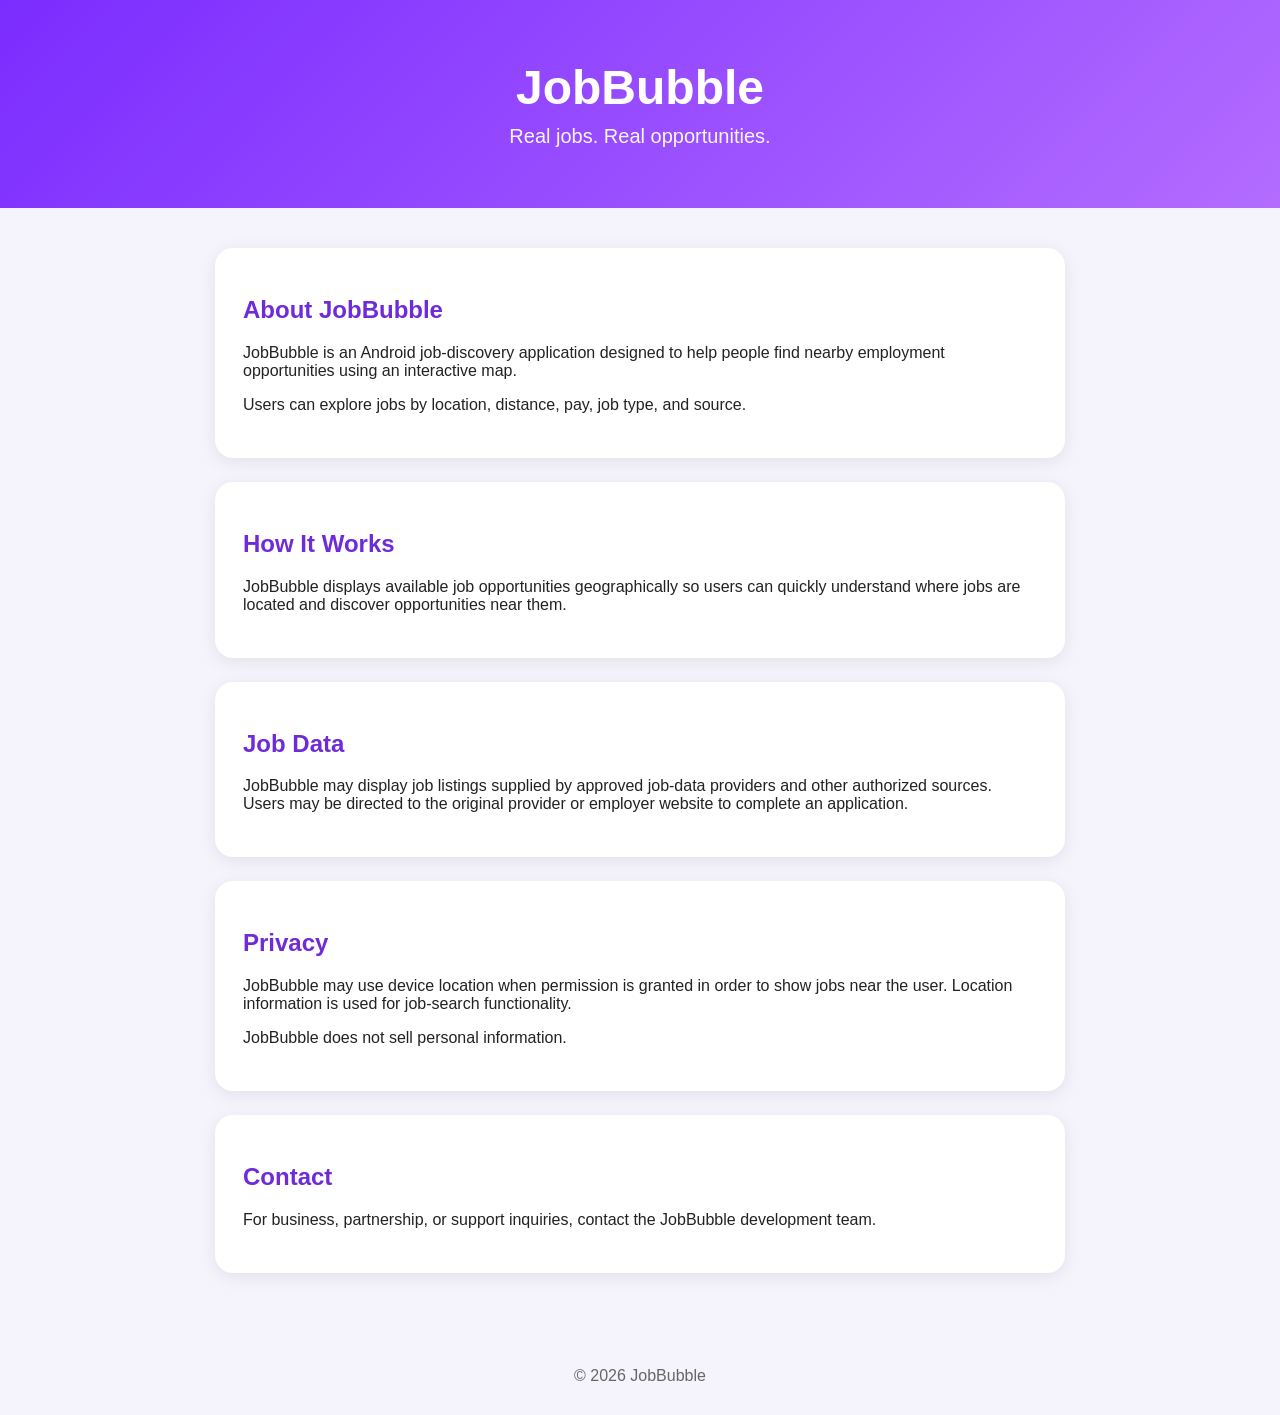
==== index.html @ f1a684e4 "Rename Index.html to index.html" ====
<!DOCTYPE html>
<html lang="en">
<head>
  <meta charset="UTF-8" />
  <meta name="viewport" content="width=device-width, initial-scale=1.0" />
  <title>JobBubble</title>
  <style>
    body {
      margin: 0;
      font-family: Arial, sans-serif;
      background: #f5f3fb;
      color: #222;
    }

    header {
      padding: 60px 20px;
      text-align: center;
      background: linear-gradient(135deg, #7b2cff, #b36cff);
      color: white;
    }

    h1 {
      font-size: 48px;
      margin: 0 0 10px;
    }

    .tagline {
      font-size: 20px;
      opacity: 0.95;
    }

    main {
      max-width: 850px;
      margin: auto;
      padding: 40px 20px;
    }

    section {
      background: white;
      padding: 28px;
      margin-bottom: 24px;
      border-radius: 18px;
      box-shadow: 0 4px 18px rgba(0,0,0,0.08);
    }

    h2 {
      color: #6f2bd8;
    }

    footer {
      text-align: center;
      padding: 30px;
      color: #666;
    }
  </style>
</head>
<body>

<header>
  <h1>JobBubble</h1>
  <div class="tagline">Real jobs. Real opportunities.</div>
</header>

<main>

  <section>
    <h2>About JobBubble</h2>
    <p>
      JobBubble is an Android job-discovery application designed to help
      people find nearby employment opportunities using an interactive map.
    </p>
    <p>
      Users can explore jobs by location, distance, pay, job type, and source.
    </p>
  </section>

  <section>
    <h2>How It Works</h2>
    <p>
      JobBubble displays available job opportunities geographically so users
      can quickly understand where jobs are located and discover opportunities
      near them.
    </p>
  </section>

  <section>
    <h2>Job Data</h2>
    <p>
      JobBubble may display job listings supplied by approved job-data
      providers and other authorized sources. Users may be directed to the
      original provider or employer website to complete an application.
    </p>
  </section>

  <section>
    <h2>Privacy</h2>
    <p>
      JobBubble may use device location when permission is granted in order to
      show jobs near the user. Location information is used for job-search
      functionality.
    </p>
    <p>
      JobBubble does not sell personal information.
    </p>
  </section>

  <section>
    <h2>Contact</h2>
    <p>
      For business, partnership, or support inquiries, contact the JobBubble
      development team.
    </p>
  </section>

</main>

<footer>
  © 2026 JobBubble
</footer>

</body>
</html>
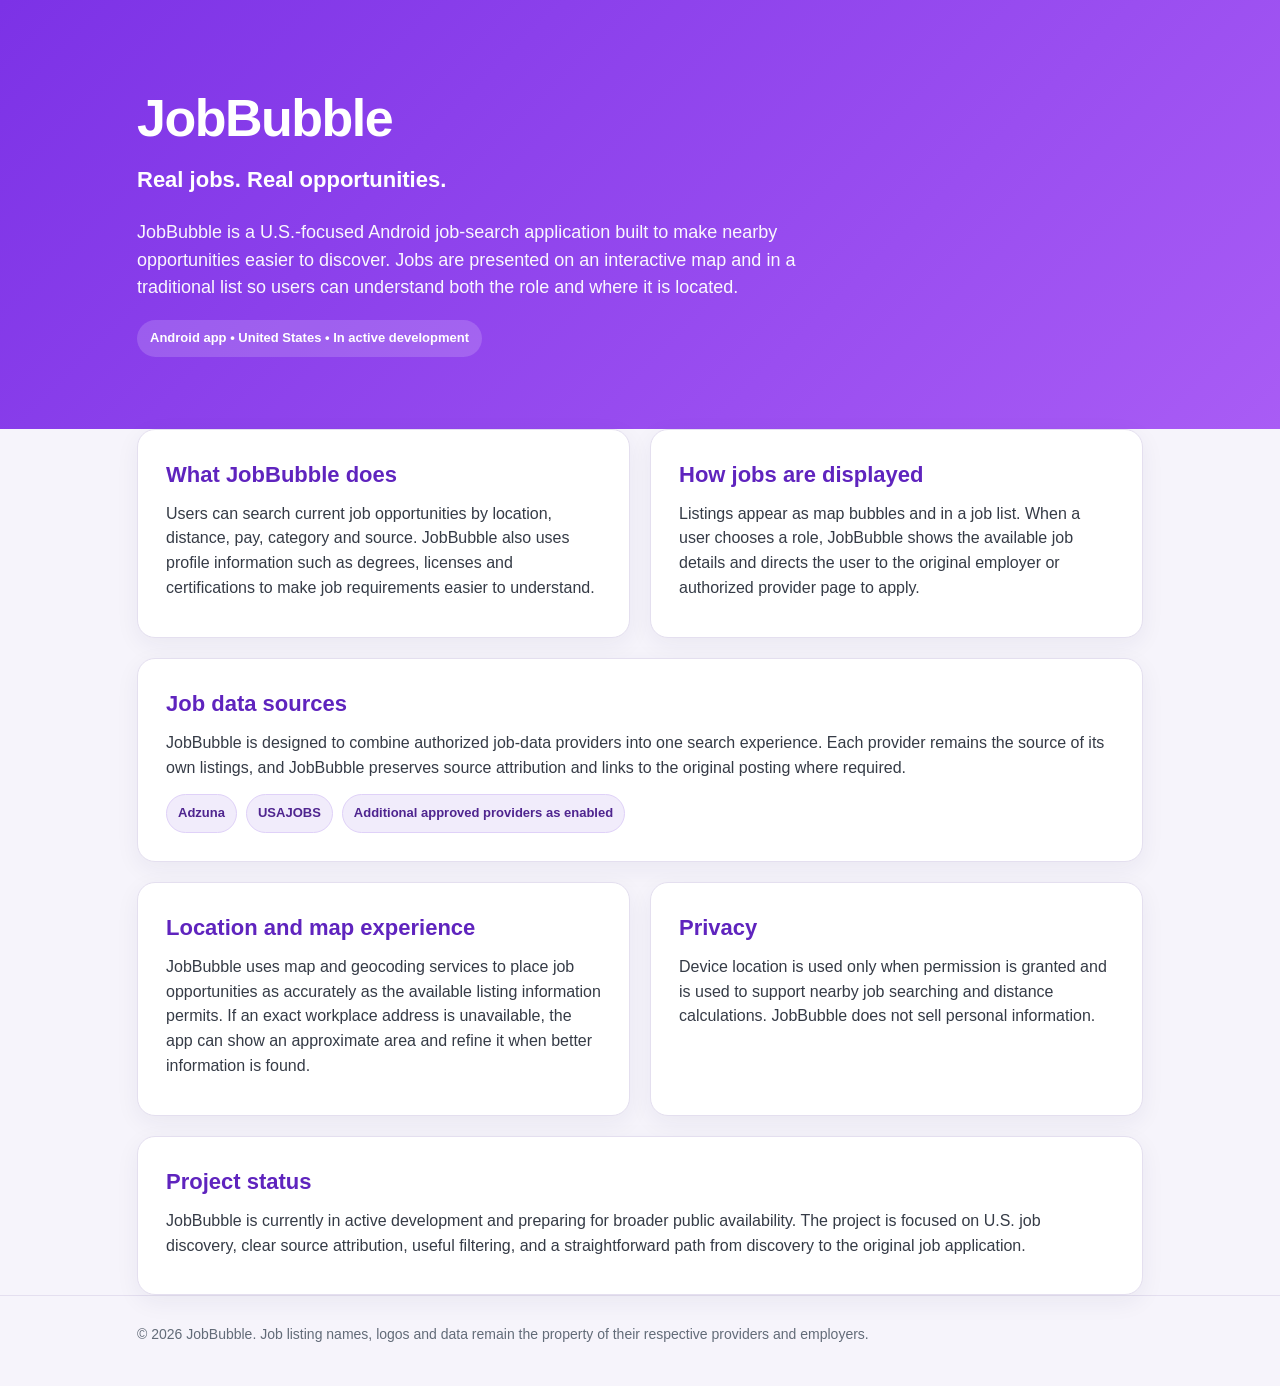
==== commit cabb17f8: "Refresh JobBubble public website for publisher verification" ====
--- a/index.html
+++ b/index.html
@@ -3,120 +3,85 @@
 <head>
   <meta charset="UTF-8" />
   <meta name="viewport" content="width=device-width, initial-scale=1.0" />
-  <title>JobBubble</title>
+  <meta name="description" content="JobBubble is a U.S.-focused Android job search app that helps people discover real job opportunities on an interactive map and job list." />
+  <meta name="robots" content="index,follow" />
+  <title>JobBubble | Real jobs. Real opportunities.</title>
   <style>
-    body {
-      margin: 0;
-      font-family: Arial, sans-serif;
-      background: #f5f3fb;
-      color: #222;
-    }
-
-    header {
-      padding: 60px 20px;
-      text-align: center;
-      background: linear-gradient(135deg, #7b2cff, #b36cff);
-      color: white;
-    }
-
-    h1 {
-      font-size: 48px;
-      margin: 0 0 10px;
-    }
-
-    .tagline {
-      font-size: 20px;
-      opacity: 0.95;
-    }
-
-    main {
-      max-width: 850px;
-      margin: auto;
-      padding: 40px 20px;
-    }
-
-    section {
-      background: white;
-      padding: 28px;
-      margin-bottom: 24px;
-      border-radius: 18px;
-      box-shadow: 0 4px 18px rgba(0,0,0,0.08);
-    }
-
-    h2 {
-      color: #6f2bd8;
-    }
-
-    footer {
-      text-align: center;
-      padding: 30px;
-      color: #666;
-    }
+    :root{--purple:#7c32e6;--purple2:#a95cf5;--ink:#1f2430;--muted:#626b78;--surface:#ffffff;--bg:#f6f4fb;--line:#e4dfef}
+    *{box-sizing:border-box}
+    body{margin:0;font-family:Arial,Helvetica,sans-serif;background:var(--bg);color:var(--ink);line-height:1.55}
+    .wrap{max-width:1050px;margin:auto;padding:0 22px}
+    header{background:linear-gradient(135deg,var(--purple),var(--purple2));color:#fff;padding:78px 0 72px}
+    .brand{font-size:52px;font-weight:800;letter-spacing:-1.5px;margin:0}
+    .tagline{font-size:22px;font-weight:700;margin-top:4px}
+    .hero-copy{max-width:720px;font-size:18px;margin-top:22px;opacity:.96}
+    .badge{display:inline-block;margin-top:18px;padding:8px 13px;border-radius:999px;background:rgba(255,255,255,.16);font-size:13px;font-weight:700}
+    main{padding:42px 0 54px}
+    .grid{display:grid;grid-template-columns:repeat(2,minmax(0,1fr));gap:20px}
+    section{background:var(--surface);padding:28px;border:1px solid var(--line);border-radius:18px;box-shadow:0 7px 24px rgba(42,28,80,.06)}
+    section.full{grid-column:1/-1}
+    h2{margin:0 0 10px;color:#5f24be;font-size:22px}
+    p{margin:8px 0;color:#353b46}
+    ul{margin:12px 0 0;padding-left:20px;color:#353b46}
+    li{margin:7px 0}
+    .sources{display:flex;flex-wrap:wrap;gap:9px;margin-top:14px}
+    .source{padding:8px 11px;border-radius:999px;background:#f1ecfb;border:1px solid #dfd1f8;font-size:13px;font-weight:700;color:#4f258f}
+    footer{border-top:1px solid var(--line);padding:28px 0 40px;color:var(--muted);font-size:14px}
+    a{color:#5f24be}
+    @media(max-width:720px){.brand{font-size:42px}.tagline{font-size:19px}.grid{grid-template-columns:1fr}section.full{grid-column:auto}header{padding:58px 0 54px}}
   </style>
 </head>
 <body>
-
 <header>
-  <h1>JobBubble</h1>
-  <div class="tagline">Real jobs. Real opportunities.</div>
+  <div class="wrap">
+    <h1 class="brand">JobBubble</h1>
+    <div class="tagline">Real jobs. Real opportunities.</div>
+    <div class="hero-copy">JobBubble is a U.S.-focused Android job-search application built to make nearby opportunities easier to discover. Jobs are presented on an interactive map and in a traditional list so users can understand both the role and where it is located.</div>
+    <div class="badge">Android app • United States • In active development</div>
+  </div>
 </header>
 
-<main>
+<main class="wrap">
+  <div class="grid">
+    <section>
+      <h2>What JobBubble does</h2>
+      <p>Users can search current job opportunities by location, distance, pay, category and source. JobBubble also uses profile information such as degrees, licenses and certifications to make job requirements easier to understand.</p>
+    </section>
 
-  <section>
-    <h2>About JobBubble</h2>
-    <p>
-      JobBubble is an Android job-discovery application designed to help
-      people find nearby employment opportunities using an interactive map.
-    </p>
-    <p>
-      Users can explore jobs by location, distance, pay, job type, and source.
-    </p>
-  </section>
+    <section>
+      <h2>How jobs are displayed</h2>
+      <p>Listings appear as map bubbles and in a job list. When a user chooses a role, JobBubble shows the available job details and directs the user to the original employer or authorized provider page to apply.</p>
+    </section>
 
-  <section>
-    <h2>How It Works</h2>
-    <p>
-      JobBubble displays available job opportunities geographically so users
-      can quickly understand where jobs are located and discover opportunities
-      near them.
-    </p>
-  </section>
+    <section class="full">
+      <h2>Job data sources</h2>
+      <p>JobBubble is designed to combine authorized job-data providers into one search experience. Each provider remains the source of its own listings, and JobBubble preserves source attribution and links to the original posting where required.</p>
+      <div class="sources">
+        <span class="source">Adzuna</span>
+        <span class="source">USAJOBS</span>
+        <span class="source">Additional approved providers as enabled</span>
+      </div>
+    </section>
 
-  <section>
-    <h2>Job Data</h2>
-    <p>
-      JobBubble may display job listings supplied by approved job-data
-      providers and other authorized sources. Users may be directed to the
-      original provider or employer website to complete an application.
-    </p>
-  </section>
+    <section>
+      <h2>Location and map experience</h2>
+      <p>JobBubble uses map and geocoding services to place job opportunities as accurately as the available listing information permits. If an exact workplace address is unavailable, the app can show an approximate area and refine it when better information is found.</p>
+    </section>
 
-  <section>
-    <h2>Privacy</h2>
-    <p>
-      JobBubble may use device location when permission is granted in order to
-      show jobs near the user. Location information is used for job-search
-      functionality.
-    </p>
-    <p>
-      JobBubble does not sell personal information.
-    </p>
-  </section>
+    <section>
+      <h2>Privacy</h2>
+      <p>Device location is used only when permission is granted and is used to support nearby job searching and distance calculations. JobBubble does not sell personal information.</p>
+    </section>
 
-  <section>
-    <h2>Contact</h2>
-    <p>
-      For business, partnership, or support inquiries, contact the JobBubble
-      development team.
-    </p>
-  </section>
-
+    <section class="full">
+      <h2>Project status</h2>
+      <p>JobBubble is currently in active development and preparing for broader public availability. The project is focused on U.S. job discovery, clear source attribution, useful filtering, and a straightforward path from discovery to the original job application.</p>
+    </section>
+  </div>
 </main>
 
 <footer>
-  © 2026 JobBubble
+  <div class="wrap">© 2026 JobBubble. Job listing names, logos and data remain the property of their respective providers and employers.</div>
 </footer>
-
 </body>
 </html>
